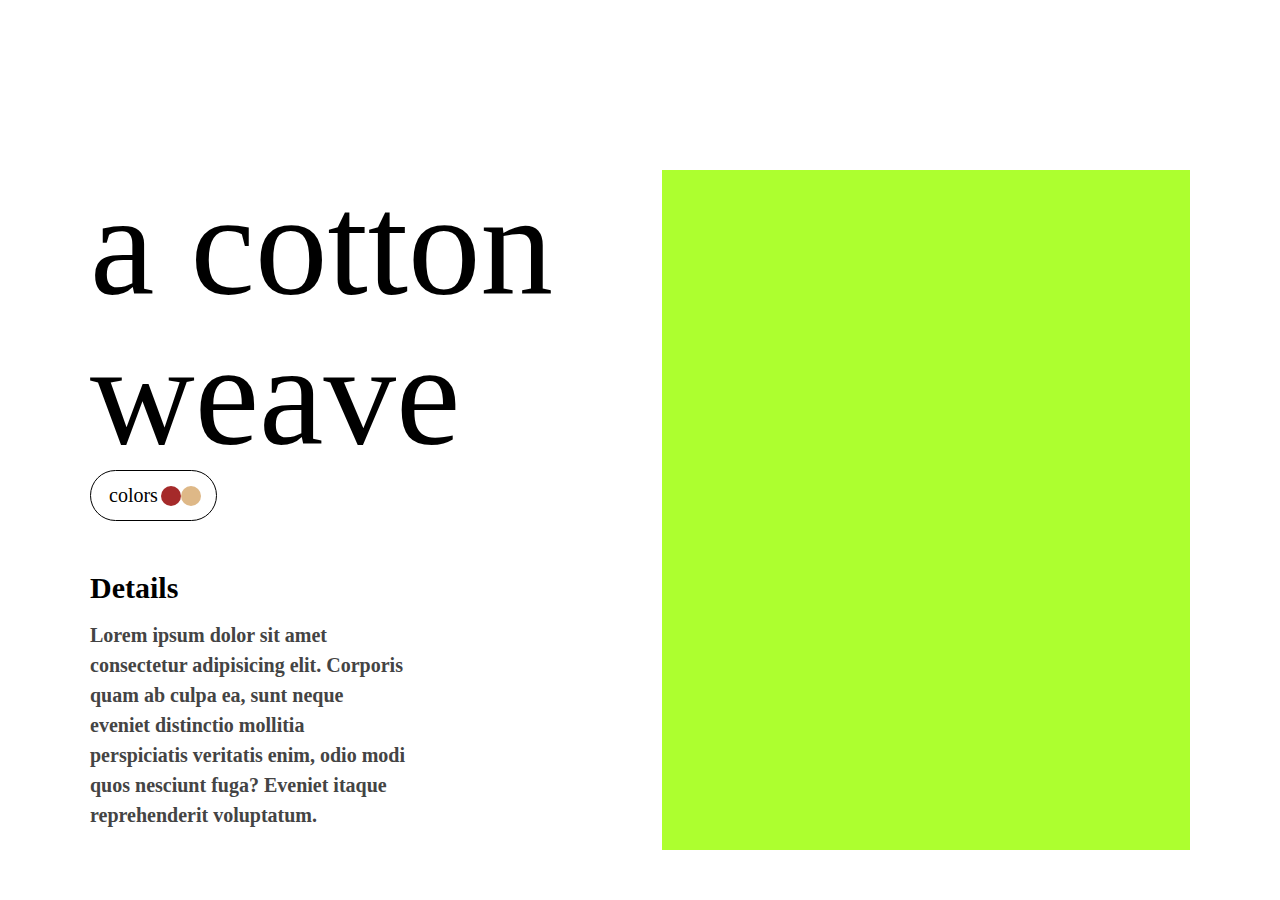
==== Css Grid/Css_project_1/index.html @ 1004cfaa "done" ====
<!DOCTYPE html>
<html lang="en">
<head>
    <meta charset="UTF-8">
    <meta name="viewport" content="width=device-width, initial-scale=1.0">
    <title>Document</title>
    <link rel="stylesheet" href="style.css">
</head>
<body>
    <div id="main">
        <div id="left">
            <h1>a cotton<br> weave</h1>
            <div id="bottom-left">
                <div id="color">
                    <h5>colors</h5>
                    <div id="color1"></div>
                    <div id="color2"></div>
                </div>
                <h2>Details</h2>
                <p>Lorem ipsum dolor sit amet consectetur adipisicing elit. Corporis quam ab culpa ea, sunt neque eveniet distinctio mollitia perspiciatis veritatis enim, odio modi quos nesciunt fuga? Eveniet itaque reprehenderit voluptatum.</p>
            </div>
        </div>
        <div id="right"></div>
    </div>
</body>
</html>
---- Css Grid/Css_project_1/style.css ----
*{
    padding: 0;
    margin: 0;
    box-sizing: border-box;
}
html,body{
    height: 100%;
    width: 100%;
}
#main{
    height: 100%;
    width: 100%;
    display: flex;
    align-items: center;
    justify-content: space-between;
    padding: 50px 90px;
    padding-top: 170px;
}
#left{
    height: 100%;
    width: 48%;
    /* background-color: aqua; */
}

#left h1{
    font-size: 145px;
    font-weight: 500;
    line-height: 150px;
}
#bottom-left{
    /* height: 40%; */
    width: 100%;
    /* background-color: yellow; */
}
#color{
    /* background-color: blue; */
    width: fit-content;
    padding: 10px 15px;
    display: flex;
    justify-content: center;
    align-items: center;
    border-radius: 50px;
    border: 1px solid black;
}
 #color h5{
    font-size: 20px;
    margin-right: 10px;
    font-weight: 500;
    margin: 3px;
    
} 
#color1{
    height: 20px;
    width: 20px;
    border-radius: 50%;
    background-color: brown;
}
#color2{
    height: 20px;
    width: 20px;
    border-radius: 50%;
    background-color: burlywood;
} 
#left h2{
    margin-top: 50px;
    font-size: 30px;
    margin-bottom: 15px;
}
#left p{
    font-size: 20px;
    width: 60%;
    font-weight: 600;
    color: #444;
    line-height: 30px;
}
#right{
    height: 100%;
    width: 48%;
    background-color: greenyellow;
}
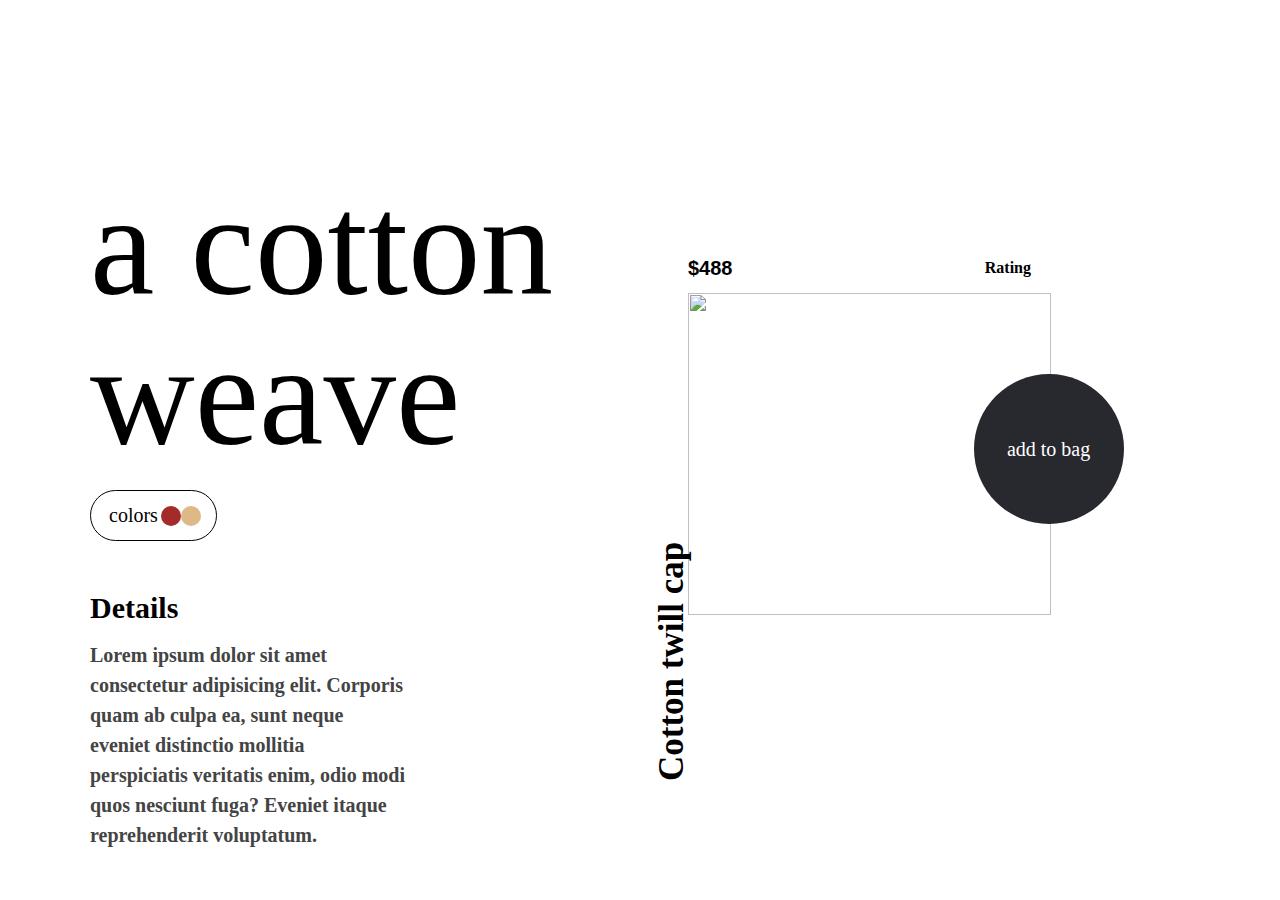
==== commit b11976ed: "done" ====
--- a/Css Grid/Css_project_1/index.html
+++ b/Css Grid/Css_project_1/index.html
@@ -4,6 +4,9 @@
     <meta charset="UTF-8">
     <meta name="viewport" content="width=device-width, initial-scale=1.0">
     <title>Document</title>
+    <link
+    href="https://cdn.jsdelivr.net/npm/remixicon@4.2.0/fonts/remixicon.css"
+    rel="stylesheet"/>
     <link rel="stylesheet" href="style.css">
 </head>
 <body>
@@ -20,7 +23,22 @@
                 <p>Lorem ipsum dolor sit amet consectetur adipisicing elit. Corporis quam ab culpa ea, sunt neque eveniet distinctio mollitia perspiciatis veritatis enim, odio modi quos nesciunt fuga? Eveniet itaque reprehenderit voluptatum.</p>
             </div>
         </div>
-        <div id="right"></div>
+        <div id="right">
+            <div id="right-top">
+                <h4>$488</h4>
+                <h5>Rating <i class="ri-star-s-fill"></i>
+                    <i class="ri-star-s-fill"></i>
+                    <i class="ri-star-s-fill"></i>
+                    <i class="ri-star-s-fill"></i>
+                    <i class="ri-star-s-fill"></i></h5>
+            </div>
+            <img src="https://plus.unsplash.com/premium_photo-1664478266604-1e3f5514212d?q=80&w=2070&auto=format&fit=crop&ixlib=rb-4.0.3&ixid=M3wxMjA3fDB8MHxwaG90by1wYWdlfHx8fGVufDB8fHx8fA%3D%3D" alt="">
+            <div id="black-gola">
+                <h5>add to bag</h5>
+            </div>
+                <h2 id="rotated">Cotton twill cap</h2>
+            </div>
+        </div>
     </div>
 </body>
 </html>--- a/Css Grid/Css_project_1/style.css
+++ b/Css Grid/Css_project_1/style.css
@@ -11,14 +11,19 @@
     height: 100%;
     width: 100%;
     display: flex;
-    align-items: center;
-    justify-content: space-between;
-    padding: 50px 90px;
+    align-items: flex-end;
+    /* justify-content: space-between; */
+    padding: 0px 90px;
     padding-top: 170px;
+    gap: 70px;
 }
 #left{
     height: 100%;
     width: 48%;
+    display: flex;
+    flex-direction: column;
+    justify-content: space-between;
+    padding-bottom: 50px;
     /* background-color: aqua; */
 }
 
@@ -74,7 +79,58 @@
     line-height: 30px;
 }
 #right{
-    height: 100%;
-    width: 48%;
-    background-color: greenyellow;
+    height: 90%;
+    width: 33%;
+    /* background-color: greenyellow; */
+    position: relative;
+}
+#right-top{
+    height: 50px;
+    width: 100%;
+    /* background-color: red; */
+    display: flex;
+    align-items: center;
+    justify-content: space-between;
+    padding-right: 20px;
+}
+#right-top h4{
+    font-size: 20px;
+    font-weight: 600;
+    font-family: sans-serif;
+}
+#right-top h5{
+    font-size: 16px;
+}
+#right-top h5 i{
+    color: gold;
+}
+#right img{
+    width: 100%;
+    height: 70%;
+    object-fit: cover;
+}
+#black-gola{
+    position: absolute;
+    height: 150px;
+    width: 150px;
+    background-color:rgb(40,40,47) ;
+    color: white;
+    border-radius: 50%;
+    display: flex;
+    align-items: center;
+    justify-content: center;
+    right: -20%;
+    top: 20%;
+}
+#black-gola h5{
+    font-size: 20px;
+    font-weight: 500;
+}
+#rotated{
+    position: absolute;
+    font-size: 35px;
+    left: -10%;
+    bottom: 12%;
+    rotate: -90deg;
+    transform-origin: 0 0;
 }